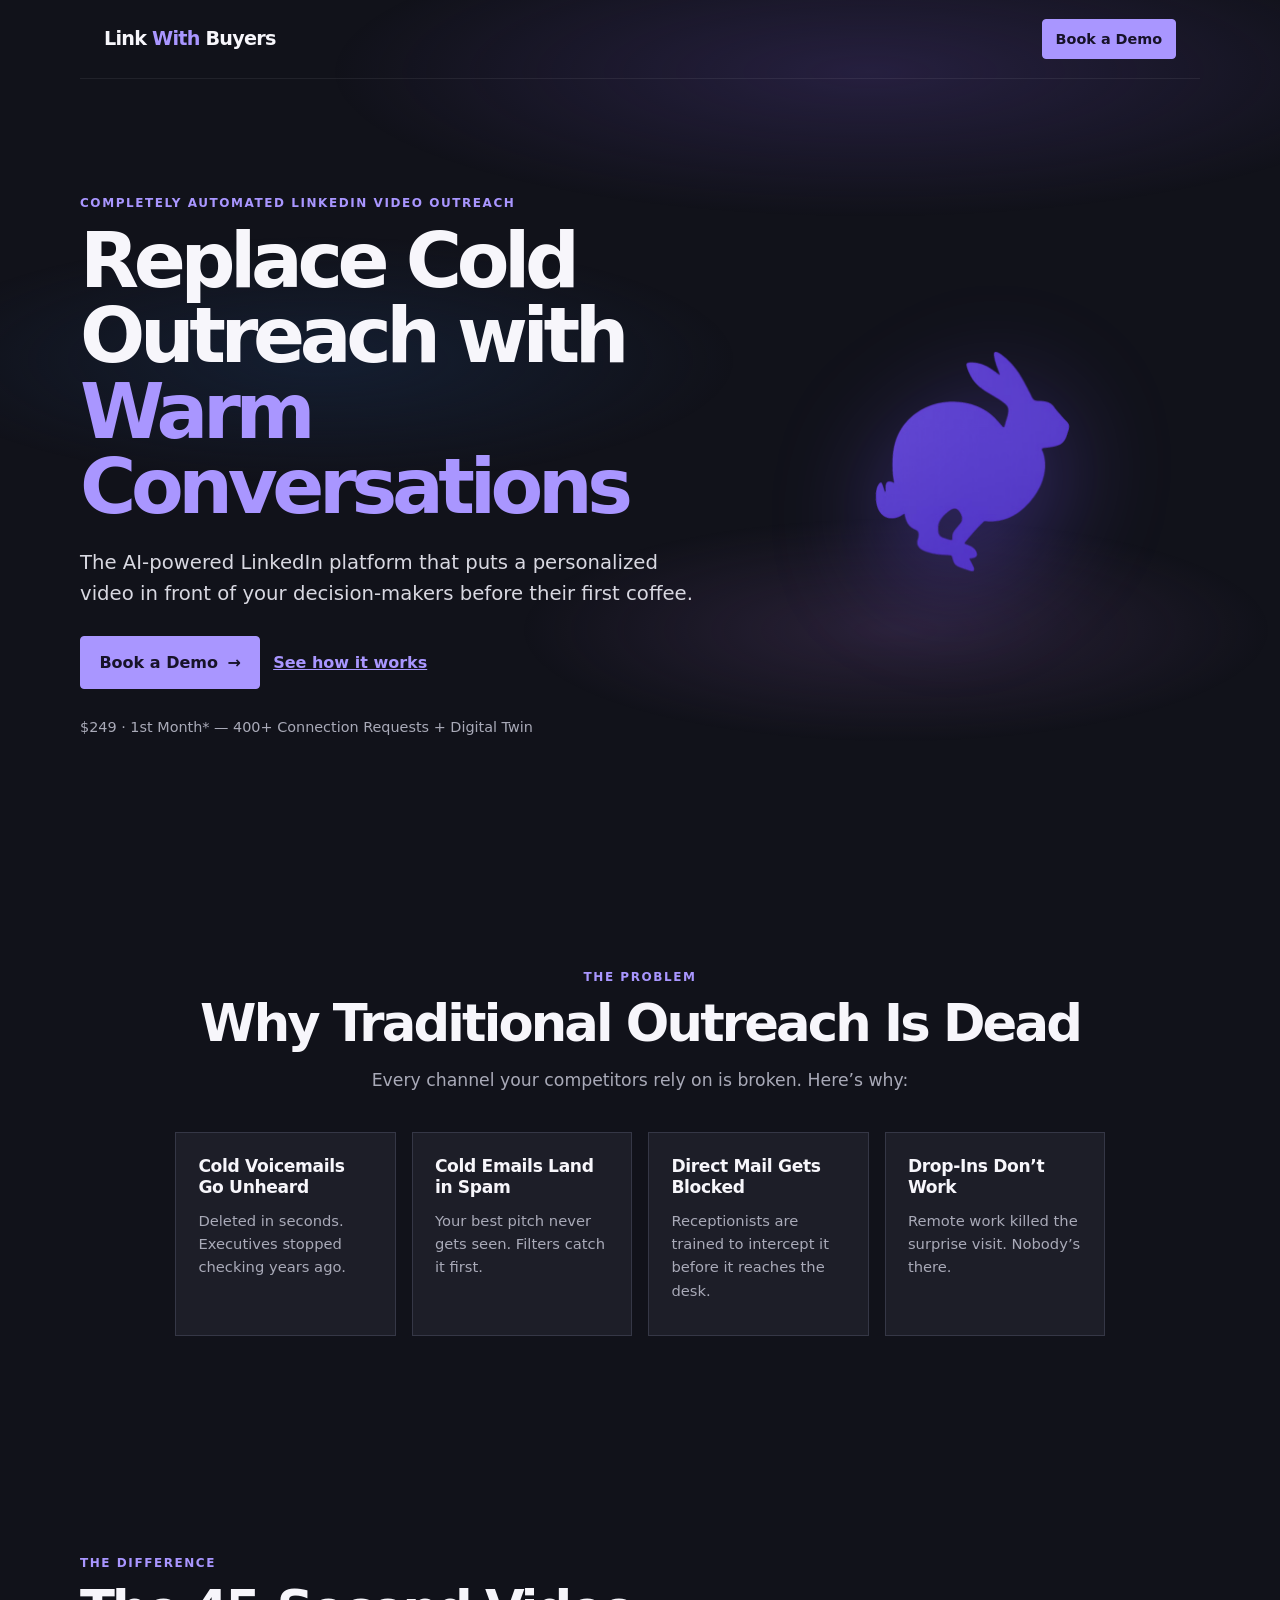
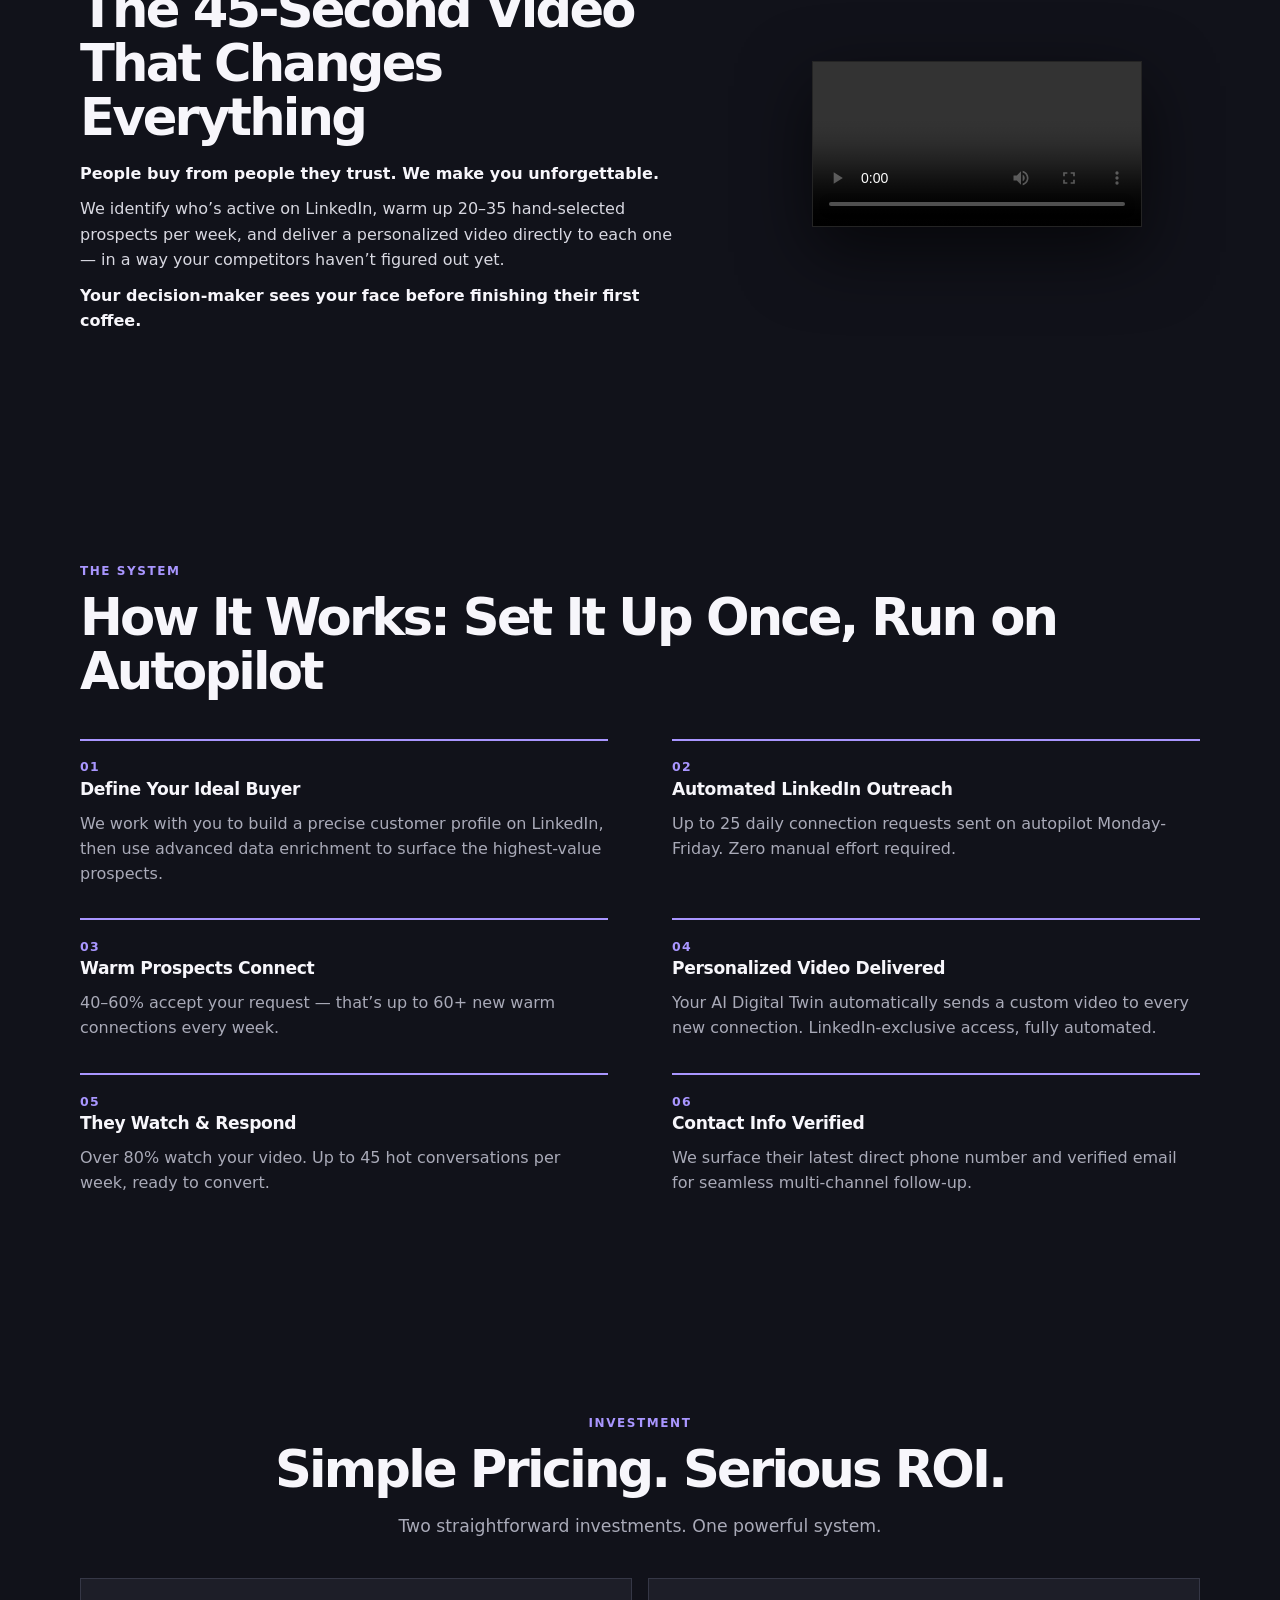
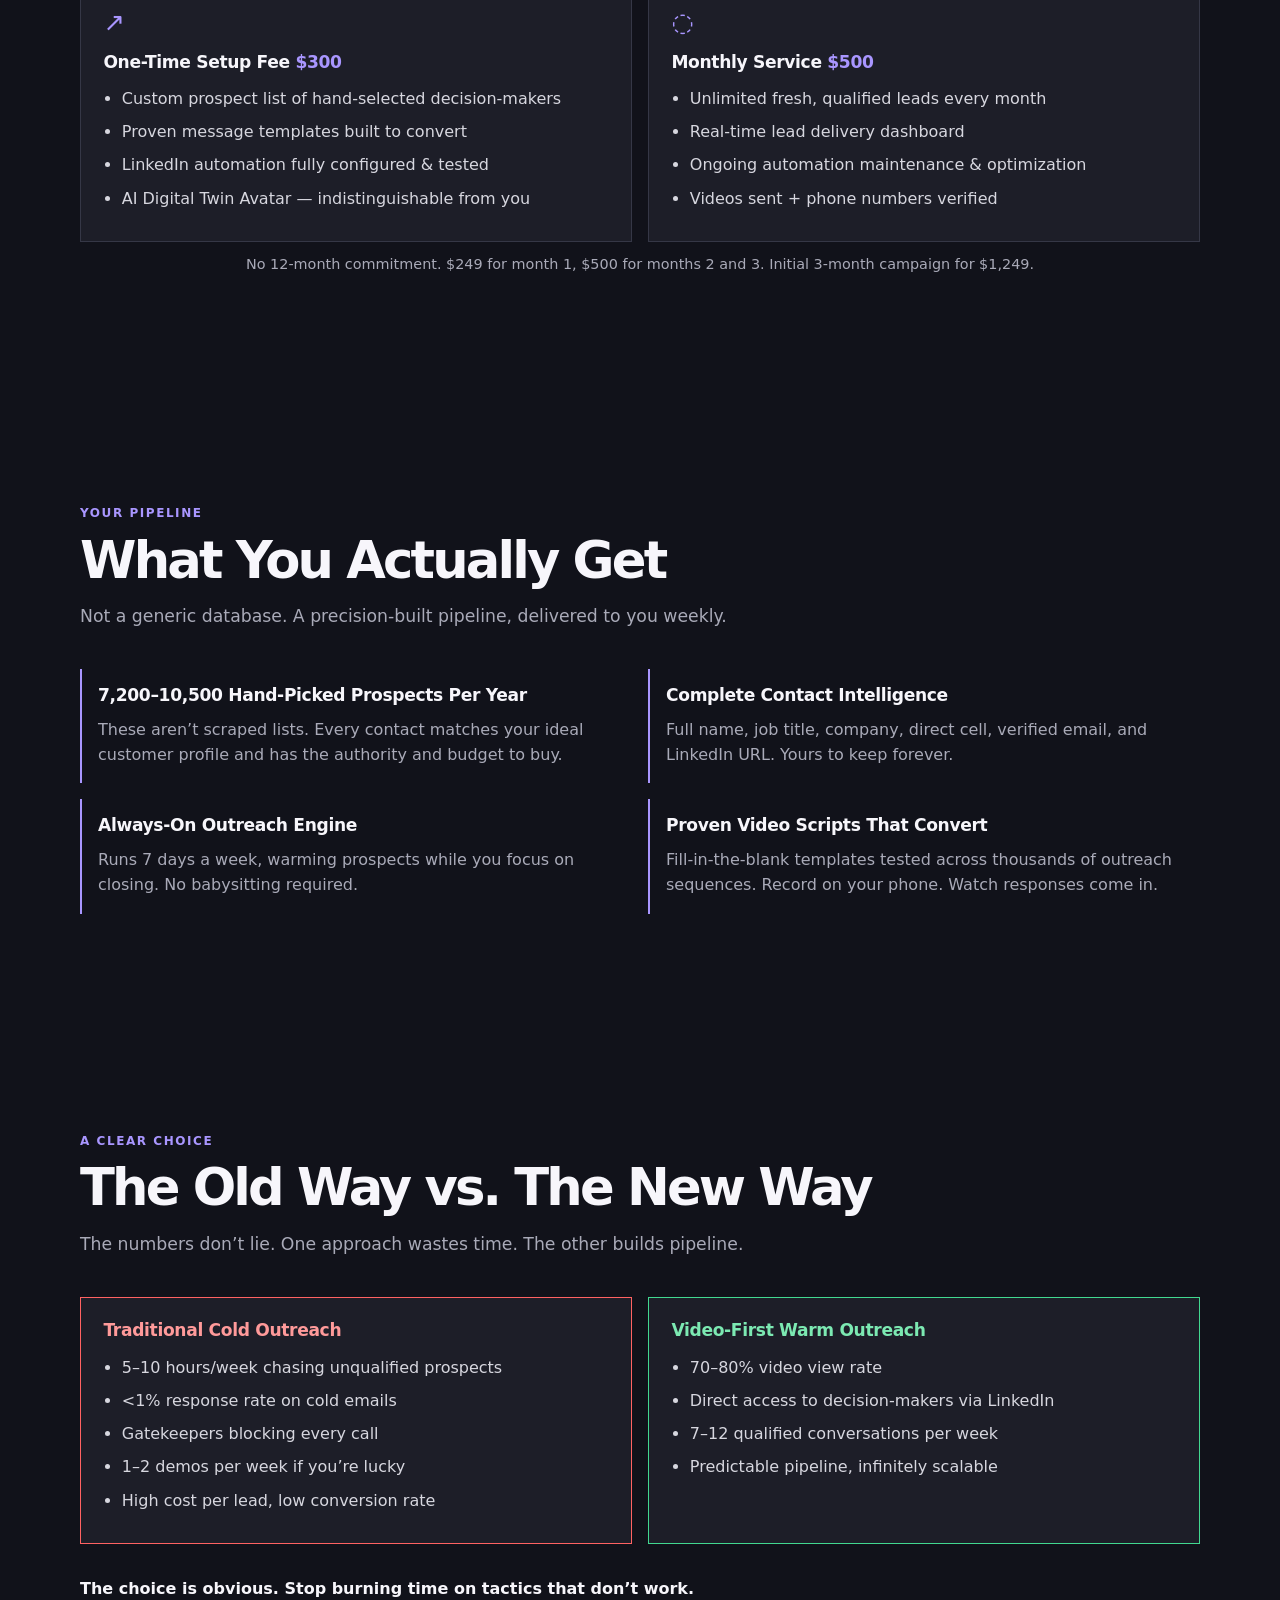
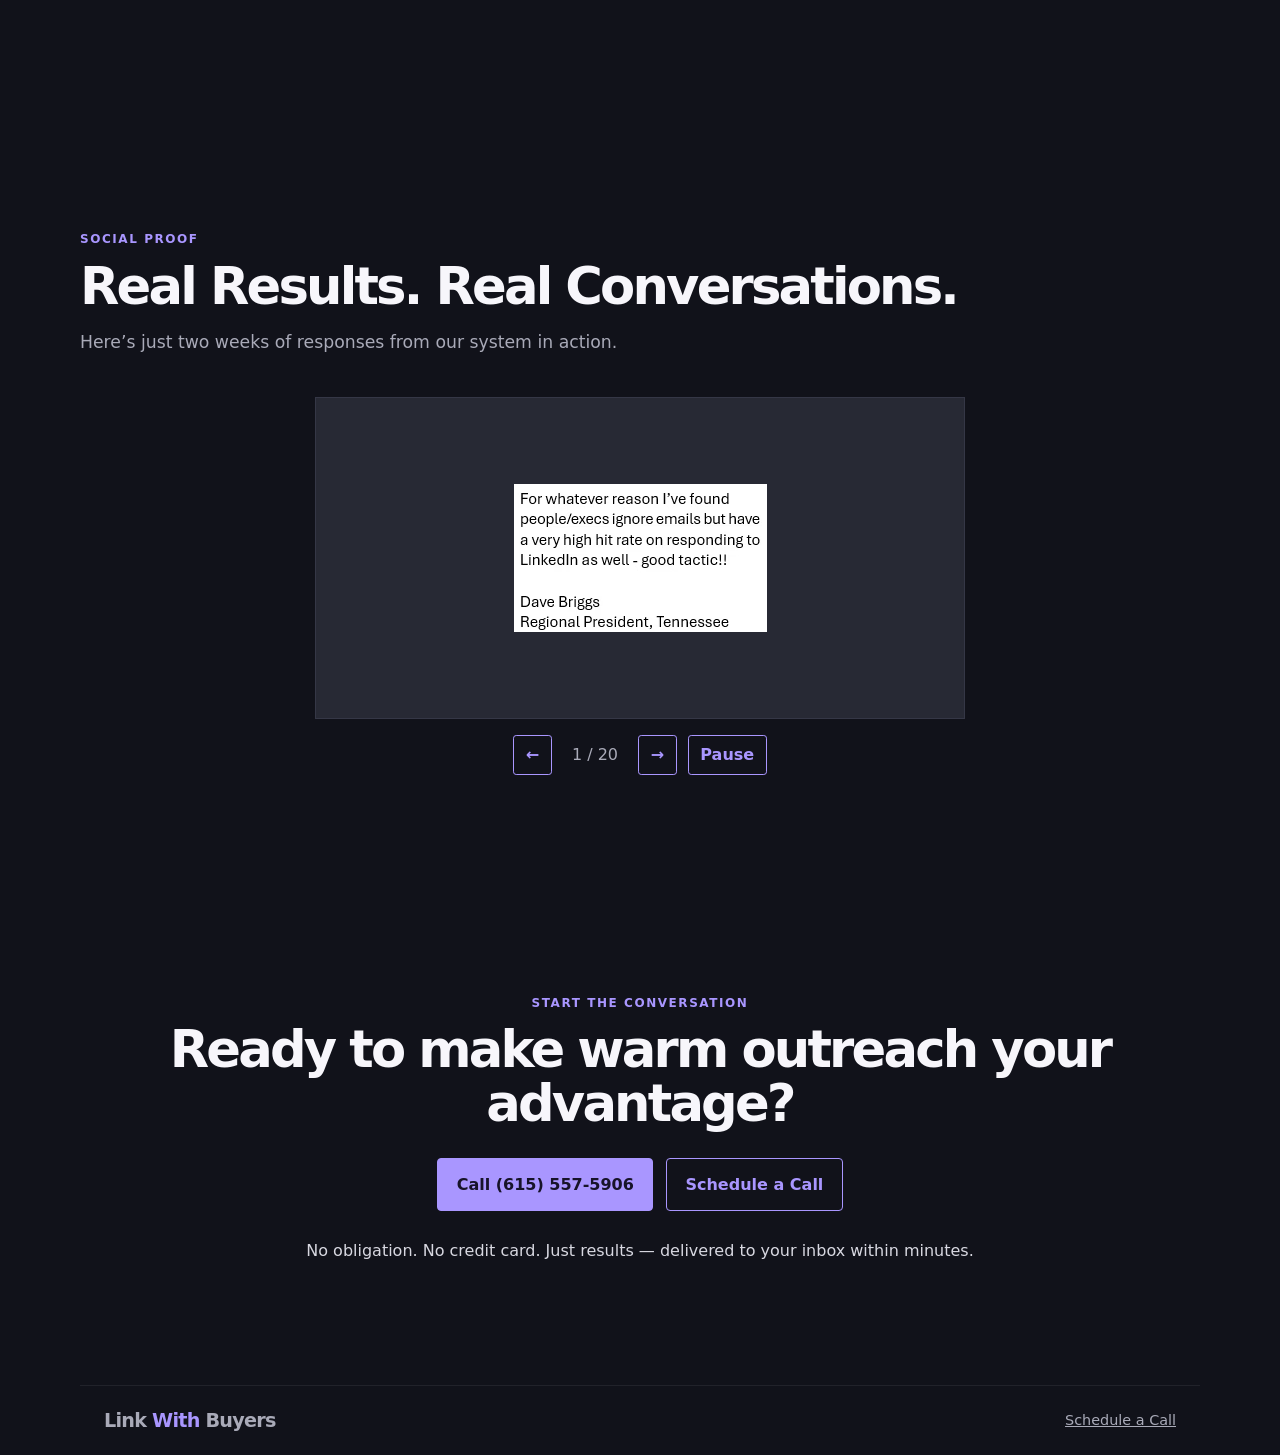
==== index.html @ 68647db3 "Add site files (assets, schedule, CNAME, robots.txt, sitemap.xml)" ====
<!doctype html>
<html lang="en">
  <head>
    <meta charset="utf-8">
    <meta name="viewport" content="width=device-width, initial-scale=1">
    <meta name="description" content="Replace cold outreach with warm conversations using personalized AI video and LinkedIn outreach for decision-makers.">
    <meta name="robots" content="index, follow">
    <link rel="canonical" href="https://linkwithbuyers.com/">
    <meta property="og:type" content="website">
    <meta property="og:title" content="Replace Cold Outreach with Warm Conversations | Link With Buyers">
    <meta property="og:description" content="The AI-powered LinkedIn platform that puts a personalized video in front of your decision-makers before their first coffee.">
    <meta property="og:url" content="https://linkwithbuyers.com/">
    <meta name="twitter:card" content="summary_large_image">
    <title>Replace Cold Outreach with Warm Conversations | Link With Buyers</title>
    <link rel="stylesheet" href="assets/site.css">
    <script type="application/ld+json">
      {"@context":"https://schema.org","@type":"ProfessionalService","name":"Link With Buyers","url":"https://linkwithbuyers.com/","description":"AI-powered LinkedIn outreach with personalized video for decision-makers.","telephone":"+1-615-557-5906","sameAs":["https://www.calendly.com/pgai"]}
    </script>
  </head>
  <body>
    <a class="skip" href="#main">Skip to content</a>
    <header class="site-header"><a class="brand" href="/" aria-label="Link With Buyers home">Link <span>With</span> Buyers</a><a class="button button--small" href="schedule/">Book a Demo</a></header>
    <main id="main">
      <section class="hero section">
        <div class="hero__copy"><p class="eyebrow">Completely Automated LinkedIn Video Outreach</p><h1>Replace Cold Outreach with <em>Warm Conversations</em></h1><p class="lead">The AI-powered LinkedIn platform that puts a personalized video in front of your decision-makers before their first coffee.</p><div class="actions"><a class="button" href="schedule/">Book a Demo <span aria-hidden="true">→</span></a><a class="text-link" href="#how-it-works">See how it works</a></div><p class="price-note">$249 · 1st Month* — 400+ Connection Requests + Digital Twin</p></div>
        <div class="hero__mark"><img src="assets/rabbit-logo.avif" alt="Link With Buyers rabbit logo" width="800" height="533"></div>
      </section>
      <section class="section narrow center"><p class="eyebrow">The problem</p><h2>Why Traditional Outreach Is Dead</h2><p class="subhead">Every channel your competitors rely on is broken. Here’s why:</p><div class="grid grid--4 pain"><article><h3>Cold Voicemails Go Unheard</h3><p>Deleted in seconds. Executives stopped checking years ago.</p></article><article><h3>Cold Emails Land in Spam</h3><p>Your best pitch never gets seen. Filters catch it first.</p></article><article><h3>Direct Mail Gets Blocked</h3><p>Receptionists are trained to intercept it before it reaches the desk.</p></article><article><h3>Drop-Ins Don’t Work</h3><p>Remote work killed the surprise visit. Nobody’s there.</p></article></div></section>
      <section class="section split video"><div><p class="eyebrow">The difference</p><h2>The 45-Second Video That Changes Everything</h2><p class="strong">People buy from people they trust. We make you unforgettable.</p><p>We identify who’s active on LinkedIn, warm up 20–35 hand-selected prospects per week, and deliver a personalized video directly to each one — in a way your competitors haven’t figured out yet.</p><p class="strong">Your decision-maker sees your face before finishing their first coffee.</p></div><div class="video-card"><video controls preload="metadata" playsinline aria-label="Personalized AI outreach video"><source src="assets/taylor-video.mp4" type="video/mp4">Your browser does not support embedded video. <a href="assets/taylor-video.mp4">Download the video</a>.</video></div></section>
      <section class="section" id="how-it-works"><p class="eyebrow">The system</p><h2>How It Works: Set It Up Once, Run on Autopilot</h2><div class="steps"><article><b>01</b><h3>Define Your Ideal Buyer</h3><p>We work with you to build a precise customer profile on LinkedIn, then use advanced data enrichment to surface the highest-value prospects.</p></article><article><b>02</b><h3>Automated LinkedIn Outreach</h3><p>Up to 25 daily connection requests sent on autopilot Monday-Friday. Zero manual effort required.</p></article><article><b>03</b><h3>Warm Prospects Connect</h3><p>40–60% accept your request — that’s up to 60+ new warm connections every week.</p></article><article><b>04</b><h3>Personalized Video Delivered</h3><p>Your AI Digital Twin automatically sends a custom video to every new connection. LinkedIn-exclusive access, fully automated.</p></article><article><b>05</b><h3>They Watch &amp; Respond</h3><p>Over 80% watch your video. Up to 45 hot conversations per week, ready to convert.</p></article><article><b>06</b><h3>Contact Info Verified</h3><p>We surface their latest direct phone number and verified email for seamless multi-channel follow-up.</p></article></div></section>
      <section class="section pricing center"><p class="eyebrow">Investment</p><h2>Simple Pricing. Serious ROI.</h2><p class="subhead">Two straightforward investments. One powerful system.</p><div class="grid grid--2"><article class="price-card"><p class="icon" aria-hidden="true">↗</p><h3>One-Time Setup Fee <strong>$300</strong></h3><ul><li>Custom prospect list of hand-selected decision-makers</li><li>Proven message templates built to convert</li><li>LinkedIn automation fully configured &amp; tested</li><li>AI Digital Twin Avatar — indistinguishable from you</li></ul></article><article class="price-card"><p class="icon" aria-hidden="true">◌</p><h3>Monthly Service <strong>$500</strong></h3><ul><li>Unlimited fresh, qualified leads every month</li><li>Real-time lead delivery dashboard</li><li>Ongoing automation maintenance &amp; optimization</li><li>Videos sent + phone numbers verified</li></ul></article></div><p class="price-note">No 12-month commitment. $249 for month 1, $500 for months 2 and 3. Initial 3-month campaign for $1,249.</p></section>
      <section class="section"><p class="eyebrow">Your pipeline</p><h2>What You Actually Get</h2><p class="subhead">Not a generic database. A precision-built pipeline, delivered to you weekly.</p><div class="grid grid--2 benefits"><article><h3>7,200–10,500 Hand-Picked Prospects Per Year</h3><p>These aren’t scraped lists. Every contact matches your ideal customer profile and has the authority and budget to buy.</p></article><article><h3>Complete Contact Intelligence</h3><p>Full name, job title, company, direct cell, verified email, and LinkedIn URL. Yours to keep forever.</p></article><article><h3>Always-On Outreach Engine</h3><p>Runs 7 days a week, warming prospects while you focus on closing. No babysitting required.</p></article><article><h3>Proven Video Scripts That Convert</h3><p>Fill-in-the-blank templates tested across thousands of outreach sequences. Record on your phone. Watch responses come in.</p></article></div></section>
      <section class="section compare"><p class="eyebrow">A clear choice</p><h2>The Old Way vs. The New Way</h2><p class="subhead">The numbers don’t lie. One approach wastes time. The other builds pipeline.</p><div class="grid grid--2"><article class="contrast contrast--old"><h3>Traditional Cold Outreach</h3><ul><li>5–10 hours/week chasing unqualified prospects</li><li>&lt;1% response rate on cold emails</li><li>Gatekeepers blocking every call</li><li>1–2 demos per week if you’re lucky</li><li>High cost per lead, low conversion rate</li></ul></article><article class="contrast contrast--new"><h3>Video-First Warm Outreach</h3><ul><li>70–80% video view rate</li><li>Direct access to decision-makers via LinkedIn</li><li>7–12 qualified conversations per week</li><li>Predictable pipeline, infinitely scalable</li></ul></article></div><p class="strong">The choice is obvious. Stop burning time on tactics that don’t work.</p></section>
      <section class="section results"><p class="eyebrow">Social proof</p><h2>Real Results. Real Conversations.</h2><p class="subhead">Here’s just two weeks of responses from our system in action.</p><div class="response-carousel" aria-roledescription="carousel" aria-label="Client response screenshots"><div class="response-carousel__viewport"><div class="response-carousel__track"><figure class="response-carousel__slide"><img src="assets/proof-it-works.avif" alt="Client response screenshot 1" loading="lazy"></figure><figure class="response-carousel__slide"><img src="assets/connection-screenshots.avif" alt="Client response screenshot 2" loading="lazy"></figure><figure class="response-carousel__slide"><img src="assets/1a0f06217eb14f57.png" alt="Client response screenshot 3" loading="lazy"></figure><figure class="response-carousel__slide"><img src="assets/955a1dc5d6543558.png" alt="Client response screenshot 4" loading="lazy"></figure><figure class="response-carousel__slide"><img src="assets/a1a420d4a9cebeb1.png" alt="Client response screenshot 5" loading="lazy"></figure><figure class="response-carousel__slide"><img src="assets/07c30129d2dd0dd6.png" alt="Client response screenshot 6" loading="lazy"></figure><figure class="response-carousel__slide"><img src="assets/810fffc3b4026271.png" alt="Client response screenshot 7" loading="lazy"></figure><figure class="response-carousel__slide"><img src="assets/5a7f3e86d273fe44.png" alt="Client response screenshot 8" loading="lazy"></figure><figure class="response-carousel__slide"><img src="assets/bc79d9c326d471d1.png" alt="Client response screenshot 9" loading="lazy"></figure><figure class="response-carousel__slide"><img src="assets/7ea56dd6016d9fbf.png" alt="Client response screenshot 10" loading="lazy"></figure><figure class="response-carousel__slide"><img src="assets/1a5ea5e589cb991e.png" alt="Client response screenshot 11" loading="lazy"></figure><figure class="response-carousel__slide"><img src="assets/9b7b50607f18e3df.png" alt="Client response screenshot 12" loading="lazy"></figure><figure class="response-carousel__slide"><img src="assets/721ea9c04edd2140.png" alt="Client response screenshot 13" loading="lazy"></figure><figure class="response-carousel__slide"><img src="assets/88564d616600a313.png" alt="Client response screenshot 14" loading="lazy"></figure><figure class="response-carousel__slide"><img src="assets/0dce0a59f16ccec4.png" alt="Client response screenshot 15" loading="lazy"></figure><figure class="response-carousel__slide"><img src="assets/94fa74b1aec6f661.png" alt="Client response screenshot 16" loading="lazy"></figure><figure class="response-carousel__slide"><img src="assets/6d01dfe96ab1ae8a.png" alt="Client response screenshot 17" loading="lazy"></figure><figure class="response-carousel__slide"><img src="assets/5c2412ec2dfed084.png" alt="Client response screenshot 18" loading="lazy"></figure><figure class="response-carousel__slide"><img src="assets/076d94f3266057e1.png" alt="Client response screenshot 19" loading="lazy"></figure><figure class="response-carousel__slide"><img src="assets/55056126e2ad293e.png" alt="Client response screenshot 20" loading="lazy"></figure></div></div><div class="response-carousel__controls"><button type="button" data-carousel-prev aria-label="Previous response">←</button><p aria-live="polite"><span data-carousel-current>1</span> / <span data-carousel-total>20</span></p><button type="button" data-carousel-next aria-label="Next response">→</button><button type="button" data-carousel-toggle aria-pressed="false">Pause</button></div></div></section>
      <section class="section cta center"><p class="eyebrow">Start the conversation</p><h2>Ready to make warm outreach your advantage?</h2><div class="actions"><a class="button" href="tel:+16155575906">Call (615) 557-5906</a><a class="button button--ghost" href="schedule/">Schedule a Call</a></div><p>No obligation. No credit card. Just results — delivered to your inbox within minutes.</p></section>
    </main>
    <footer><a class="brand" href="/">Link <span>With</span> Buyers</a><a href="schedule/">Schedule a Call</a></footer>
    <script src="assets/carousel.js"></script>
  </body>
</html>
---- assets/site.css ----
:root{--ink:#11121a;--surface:#181a25;--muted:#a9aab8;--line:#353746;--lav:#a996ff;--lav2:#715cff;--white:#f7f6fb;--max:1120px}*{box-sizing:border-box}html{scroll-behavior:smooth}body{margin:0;background:var(--ink);color:var(--white);font:16px/1.58 Inter,ui-sans-serif,system-ui,-apple-system,"Segoe UI",sans-serif}body:before{content:"";position:fixed;inset:0;z-index:-1;pointer-events:none;background:radial-gradient(ellipse 60% 23% at 68% 8%,#41316f70,transparent 70%),radial-gradient(ellipse 45% 19% at 25% 40%,#17284390,transparent 72%),radial-gradient(ellipse 40% 17% at 70% 70%,#49345d70,transparent 73%)}a{color:inherit}.skip{position:absolute;left:-10000px}.skip:focus{left:1rem;top:1rem;z-index:10;background:#fff;color:#000;padding:.6rem 1rem}.site-header,footer{max-width:var(--max);margin:auto;padding:1.2rem 1.5rem;display:flex;align-items:center;justify-content:space-between;gap:1rem}.site-header{border-bottom:1px solid #ffffff12}.brand{text-decoration:none;font-weight:800;letter-spacing:-.04em;font-size:1.2rem}.brand span{color:var(--lav)}footer{border-top:1px solid #ffffff12;color:var(--muted);font-size:.9rem}.section{width:min(var(--max),100% - 3rem);margin:auto;padding:6.5rem 0}.hero{display:grid;grid-template-columns:1.15fr .85fr;min-height:650px;align-items:center;gap:3rem}.hero h1,.schedule-page h1{font-size:clamp(2.7rem,6vw,5.9rem);line-height:.98;letter-spacing:-.07em;margin:.6rem 0 1.4rem}.hero h1 em{font-style:normal;color:var(--lav)}h2{font-size:clamp(2.1rem,4vw,3.65rem);line-height:1.05;letter-spacing:-.055em;margin:.35rem 0 1rem}h3{font-size:1.07rem;line-height:1.25;margin:0 0 .65rem;letter-spacing:-.02em}p{margin:.65rem 0;color:#d8d8e1}.lead{font-size:1.23rem;max-width:620px}.subhead{color:var(--muted);font-size:1.08rem}.eyebrow{color:var(--lav);font-size:.75rem;font-weight:800;letter-spacing:.13em;text-transform:uppercase}.strong{font-weight:700;color:var(--white)}.center{text-align:center}.narrow{max-width:930px}.hero__mark{height:290px;width:290px;margin:auto;border-radius:42% 58% 55% 45%/42% 42% 58% 58%;background:linear-gradient(135deg,#c2b4ff,#6845ec);box-shadow:0 0 0 28px #8b72ff12,0 30px 100px #7655ff80;display:grid;place-items:center;transform:rotate(-13deg)}.hero__mark span{font-size:9rem;font-weight:200;transform:rotate(13deg);opacity:.7}.actions{display:flex;gap:.8rem;align-items:center;flex-wrap:wrap;margin:1.7rem 0}.hero .actions{justify-content:flex-start}.button{display:inline-flex;align-items:center;justify-content:center;gap:.6rem;text-decoration:none;background:var(--lav);color:#171329;font-weight:800;padding:.8rem 1.15rem;border:1px solid var(--lav);border-radius:.25rem;transition:.2s}.button:hover,.button:focus{background:#c2b6ff;transform:translateY(-2px)}.button--small{padding:.48rem .8rem;font-size:.9rem}.button--ghost{background:transparent;color:var(--lav)}.text-link{color:var(--lav);font-weight:700}.price-note{font-size:.9rem;color:var(--muted)}.grid{display:grid;gap:1rem;margin-top:2.4rem}.grid--4{grid-template-columns:repeat(4,1fr)}.grid--2{grid-template-columns:repeat(2,1fr)}.pain article,.price-card,.contrast{background:#20212cdb;border:1px solid var(--line);padding:1.4rem;text-align:left}.pain p{font-size:.92rem;color:var(--muted)}.split{display:grid;grid-template-columns:1fr .75fr;gap:5rem;align-items:center}.video-card{display:block;width:min(100%,330px);margin:auto;border:1px solid #ffffff24;box-shadow:0 25px 70px #0009;background:#000;line-height:0}.video-card img{width:100%;max-height:580px;object-fit:cover}.video-link{font-weight:800;color:var(--lav)}.steps{display:grid;grid-template-columns:repeat(2,1fr);gap:2rem 4rem;margin-top:2.5rem}.steps article{border-top:2px solid var(--lav);padding-top:.8rem}.steps b{font-size:.78rem;color:var(--lav);letter-spacing:.1em}.steps p,.benefits p{color:var(--muted);margin:0}.price-card{position:relative}.price-card .icon{margin:0 0 .6rem;color:var(--lav);font-size:1.6rem}.price-card strong{color:var(--lav)}ul{margin:.8rem 0 0;padding-left:1.15rem}li{margin:.5rem 0;color:#d7d7df}.benefits article{padding:1rem;text-align:left;border-left:2px solid var(--lav)}.contrast--old{border-color:#ff6262}.contrast--old h3{color:#ff9a9a}.contrast--new{border-color:#42d890}.contrast--new h3{color:#7ce9b2}.compare .strong{margin-top:2rem}.proof{display:grid;grid-template-columns:1fr 1fr;gap:1rem;margin-top:2rem;text-align:left}.proof figure{margin:0;background:#272934;padding:1rem;border:1px solid var(--line)}.proof img{width:100%;height:350px;object-fit:contain;background:#fff}.proof figcaption{font-weight:700;margin-top:.8rem}.cta{padding-bottom:7rem}.cta .actions{justify-content:center}.schedule-page{width:min(920px,100% - 3rem);margin:auto;padding:6rem 0}.schedule-page .lead{margin:0 auto 2rem}.calendly-inline-widget{background:#fff;border-radius:.5rem;overflow:hidden}.calendly-fallback{font-size:.88rem;color:var(--muted)}
@media(max-width:760px){.site-header,footer{padding-left:1rem;padding-right:1rem}.section{width:min(100% - 2rem, var(--max));padding:4.3rem 0}.hero,.split{grid-template-columns:1fr;min-height:0;gap:2rem}.hero{padding-top:5rem}.hero__mark{width:180px;height:180px;order:-1}.hero__mark span{font-size:6rem}.grid--4,.grid--2,.proof,.steps{grid-template-columns:1fr}.pain article{padding:1.15rem}.video-card{max-width:260px}.proof img{height:auto;max-height:500px}.hero .actions{justify-content:flex-start}.site-header .text-link{display:none}}
@media(prefers-reduced-motion:reduce){html{scroll-behavior:auto}.button{transition:none}.button:hover{transform:none}}
.hero__mark{width:min(100%,380px);height:auto;display:block;background:transparent;box-shadow:none;transform:none;filter:drop-shadow(0 30px 55px #7655ff65)}.hero__mark img{display:block;width:100%;height:auto}@media(max-width:760px){.hero__mark{width:220px;height:auto;order:-1}}
.response-carousel{max-width:650px;margin:2.5rem auto 0;text-align:left}.response-carousel__viewport{overflow:hidden;border:1px solid var(--line);background:#272934}.response-carousel__track{display:flex;transition:transform .55s ease}.response-carousel__slide{flex:0 0 100%;width:100%;margin:0;padding:1rem;display:grid;place-items:center;min-height:320px}.response-carousel__slide img{max-width:100%;max-height:540px;object-fit:contain;background:#fff}.response-carousel__controls{display:flex;align-items:center;justify-content:center;gap:.7rem;margin-top:1rem}.response-carousel__controls p{margin:0;min-width:4rem;text-align:center;font-variant-numeric:tabular-nums;color:var(--muted)}.response-carousel__controls button{cursor:pointer;border:1px solid var(--lav);background:transparent;color:var(--lav);font:inherit;font-weight:800;padding:.42rem .72rem;border-radius:.2rem}.response-carousel__controls button:hover,.response-carousel__controls button:focus{background:var(--lav);color:var(--ink)}@media(prefers-reduced-motion:reduce){.response-carousel__track{transition:none}}
.video-card video{display:block;width:100%;height:auto;max-height:580px;background:#000}
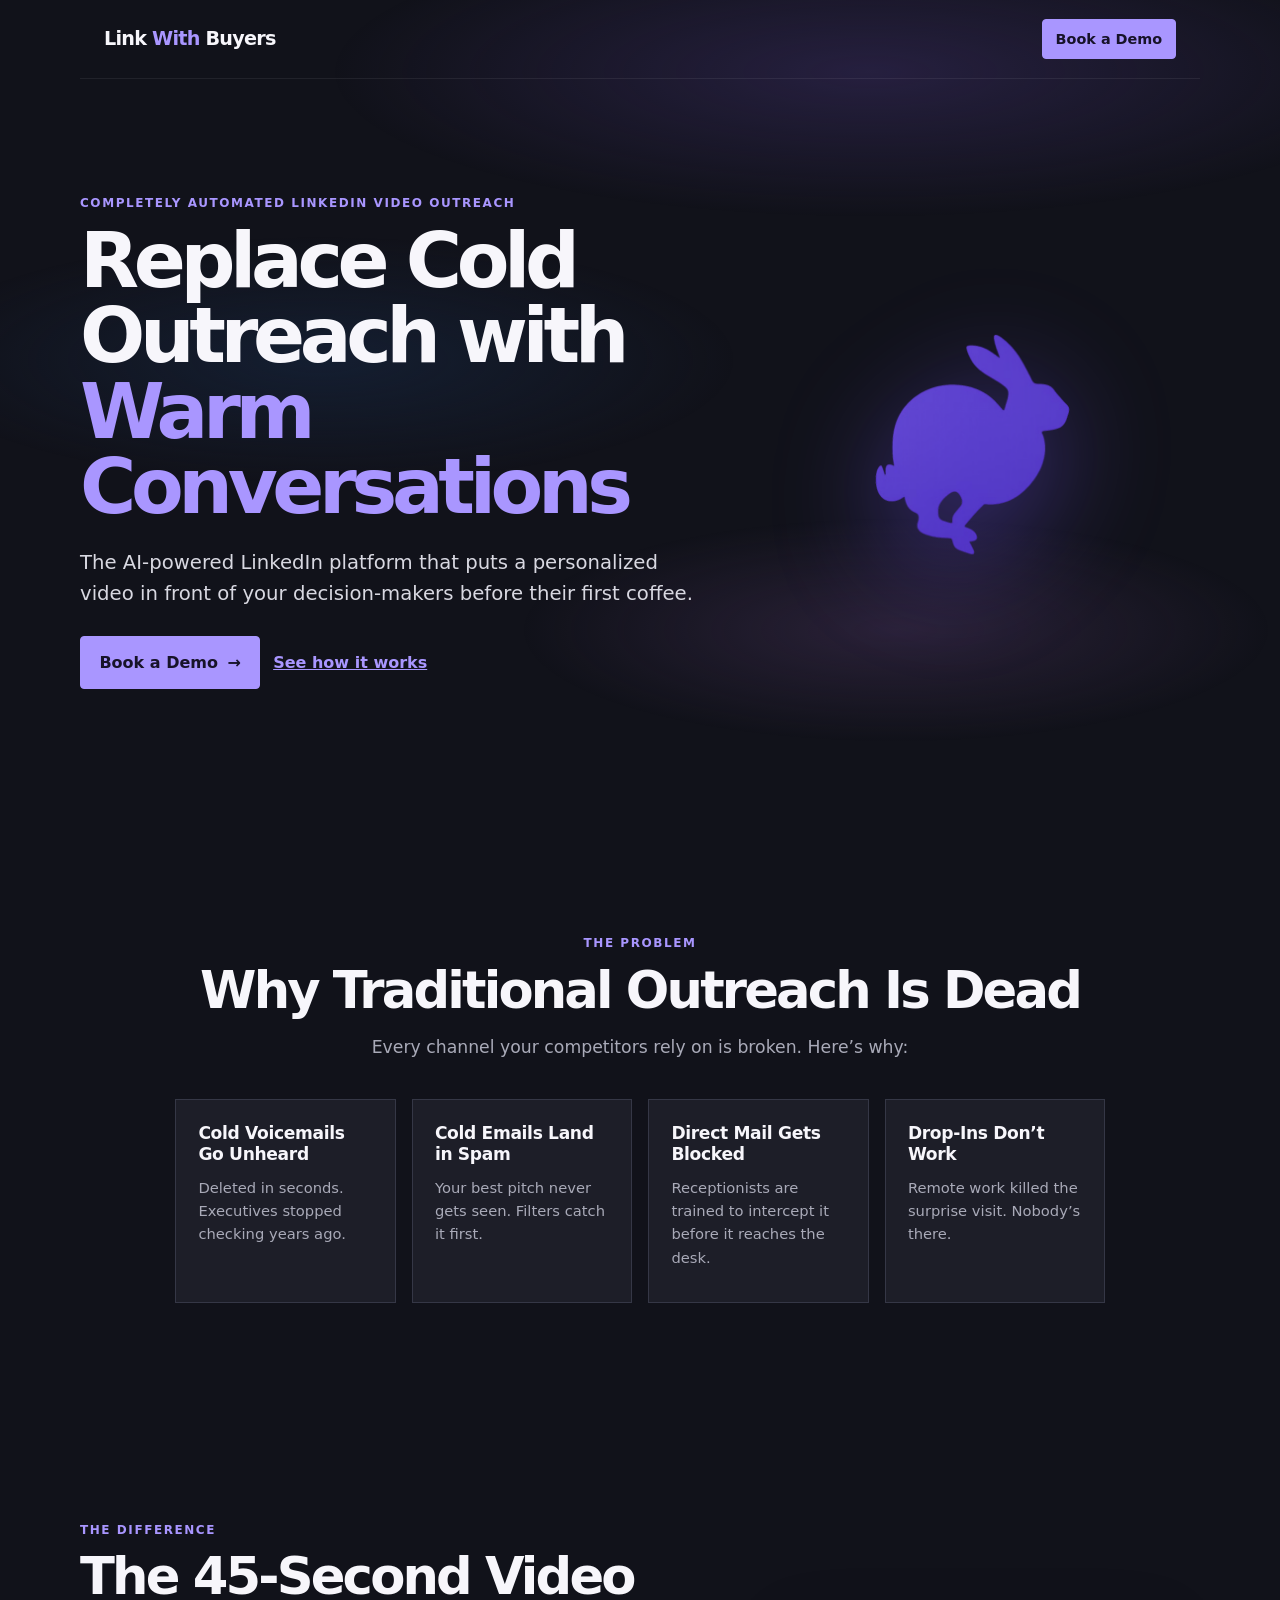
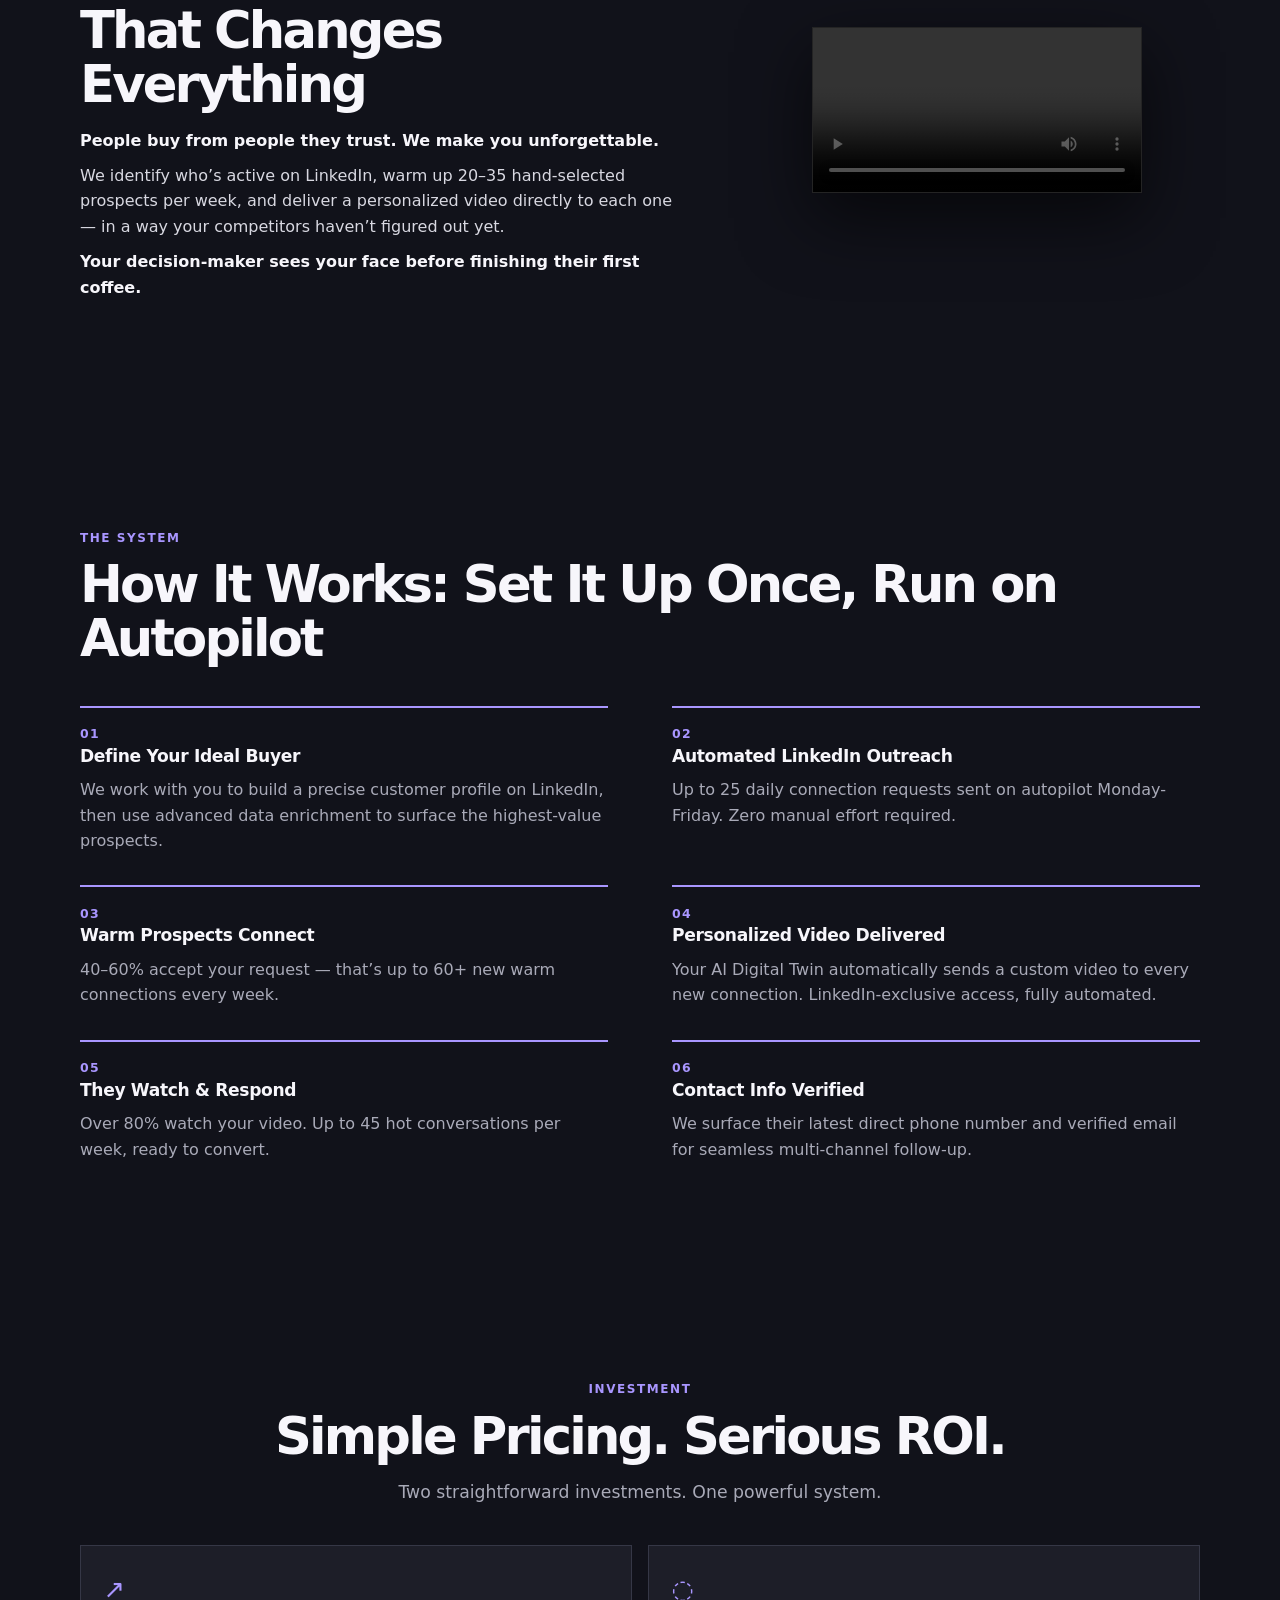
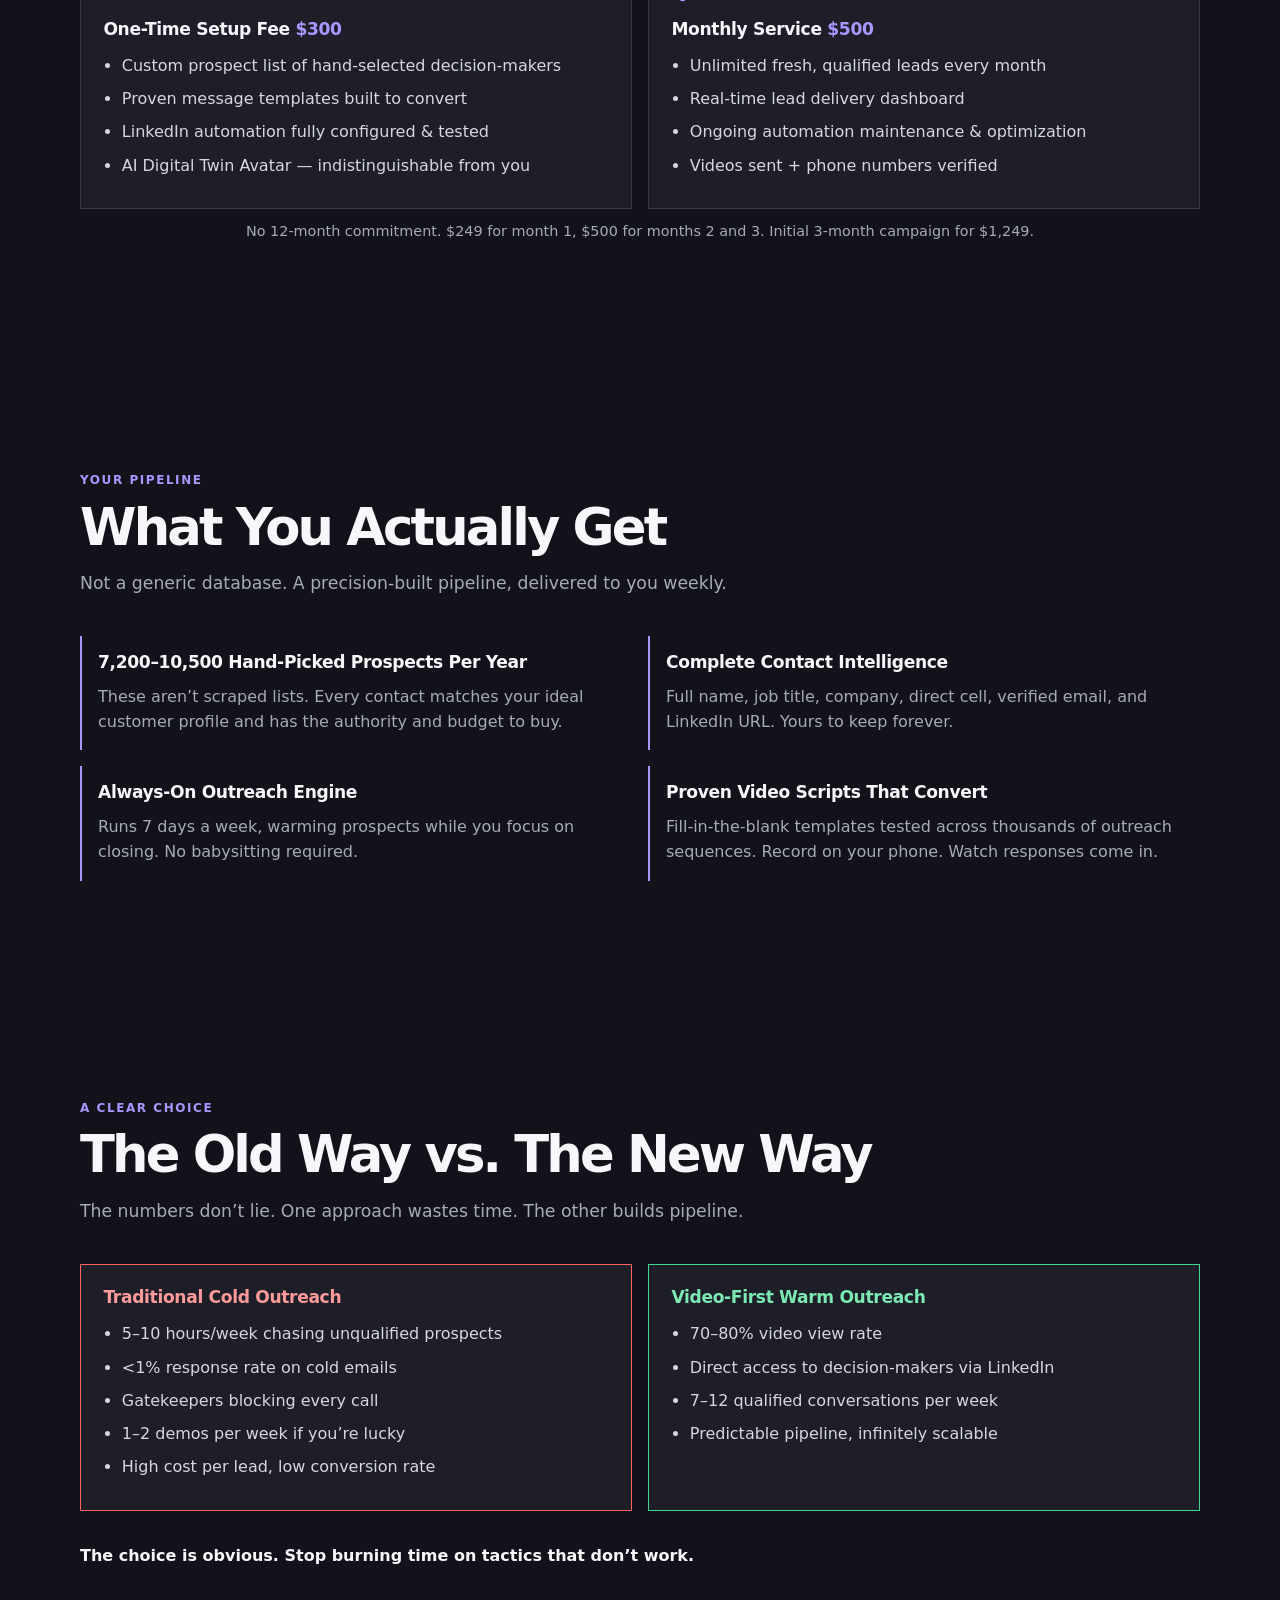
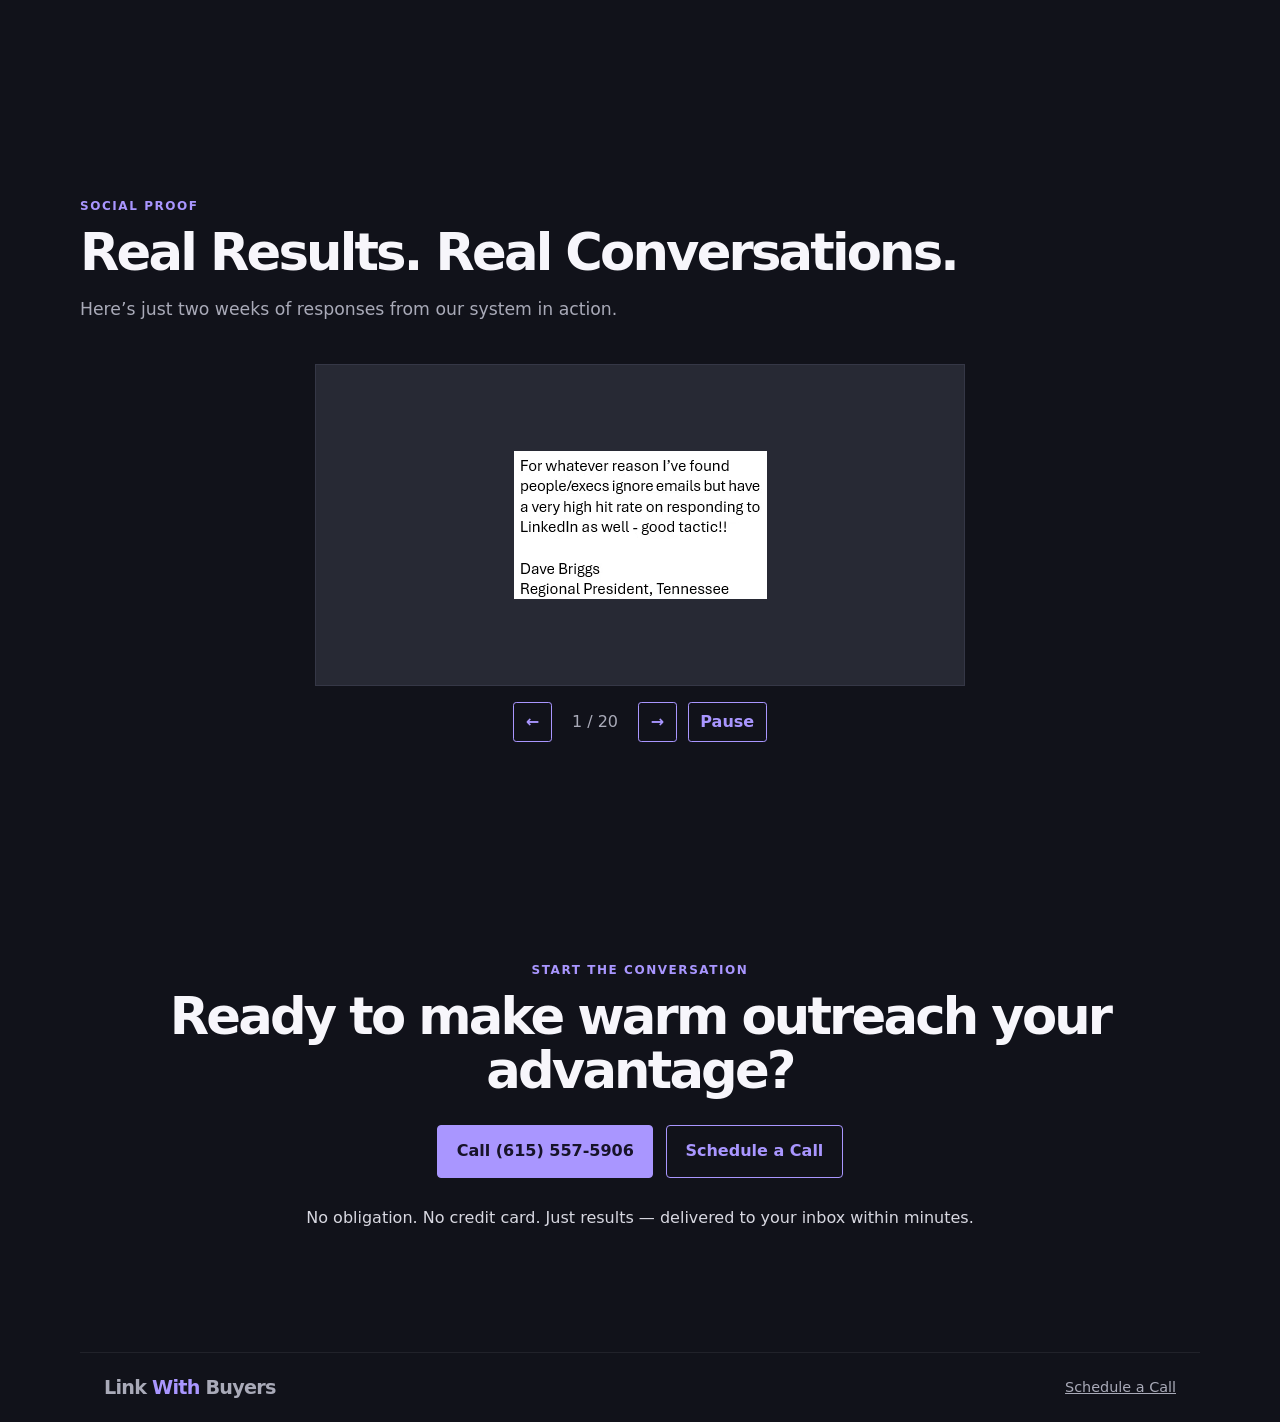
==== commit c3fd2bc8: "Remove hero pricing line" ====
--- a/index.html
+++ b/index.html
@@ -22,7 +22,7 @@
     <header class="site-header"><a class="brand" href="/" aria-label="Link With Buyers home">Link <span>With</span> Buyers</a><a class="button button--small" href="schedule/">Book a Demo</a></header>
     <main id="main">
       <section class="hero section">
-        <div class="hero__copy"><p class="eyebrow">Completely Automated LinkedIn Video Outreach</p><h1>Replace Cold Outreach with <em>Warm Conversations</em></h1><p class="lead">The AI-powered LinkedIn platform that puts a personalized video in front of your decision-makers before their first coffee.</p><div class="actions"><a class="button" href="schedule/">Book a Demo <span aria-hidden="true">→</span></a><a class="text-link" href="#how-it-works">See how it works</a></div><p class="price-note">$249 · 1st Month* — 400+ Connection Requests + Digital Twin</p></div>
+        <div class="hero__copy"><p class="eyebrow">Completely Automated LinkedIn Video Outreach</p><h1>Replace Cold Outreach with <em>Warm Conversations</em></h1><p class="lead">The AI-powered LinkedIn platform that puts a personalized video in front of your decision-makers before their first coffee.</p><div class="actions"><a class="button" href="schedule/">Book a Demo <span aria-hidden="true">→</span></a><a class="text-link" href="#how-it-works">See how it works</a></div></div>
         <div class="hero__mark"><img src="assets/rabbit-logo.avif" alt="Link With Buyers rabbit logo" width="800" height="533"></div>
       </section>
       <section class="section narrow center"><p class="eyebrow">The problem</p><h2>Why Traditional Outreach Is Dead</h2><p class="subhead">Every channel your competitors rely on is broken. Here’s why:</p><div class="grid grid--4 pain"><article><h3>Cold Voicemails Go Unheard</h3><p>Deleted in seconds. Executives stopped checking years ago.</p></article><article><h3>Cold Emails Land in Spam</h3><p>Your best pitch never gets seen. Filters catch it first.</p></article><article><h3>Direct Mail Gets Blocked</h3><p>Receptionists are trained to intercept it before it reaches the desk.</p></article><article><h3>Drop-Ins Don’t Work</h3><p>Remote work killed the surprise visit. Nobody’s there.</p></article></div></section>
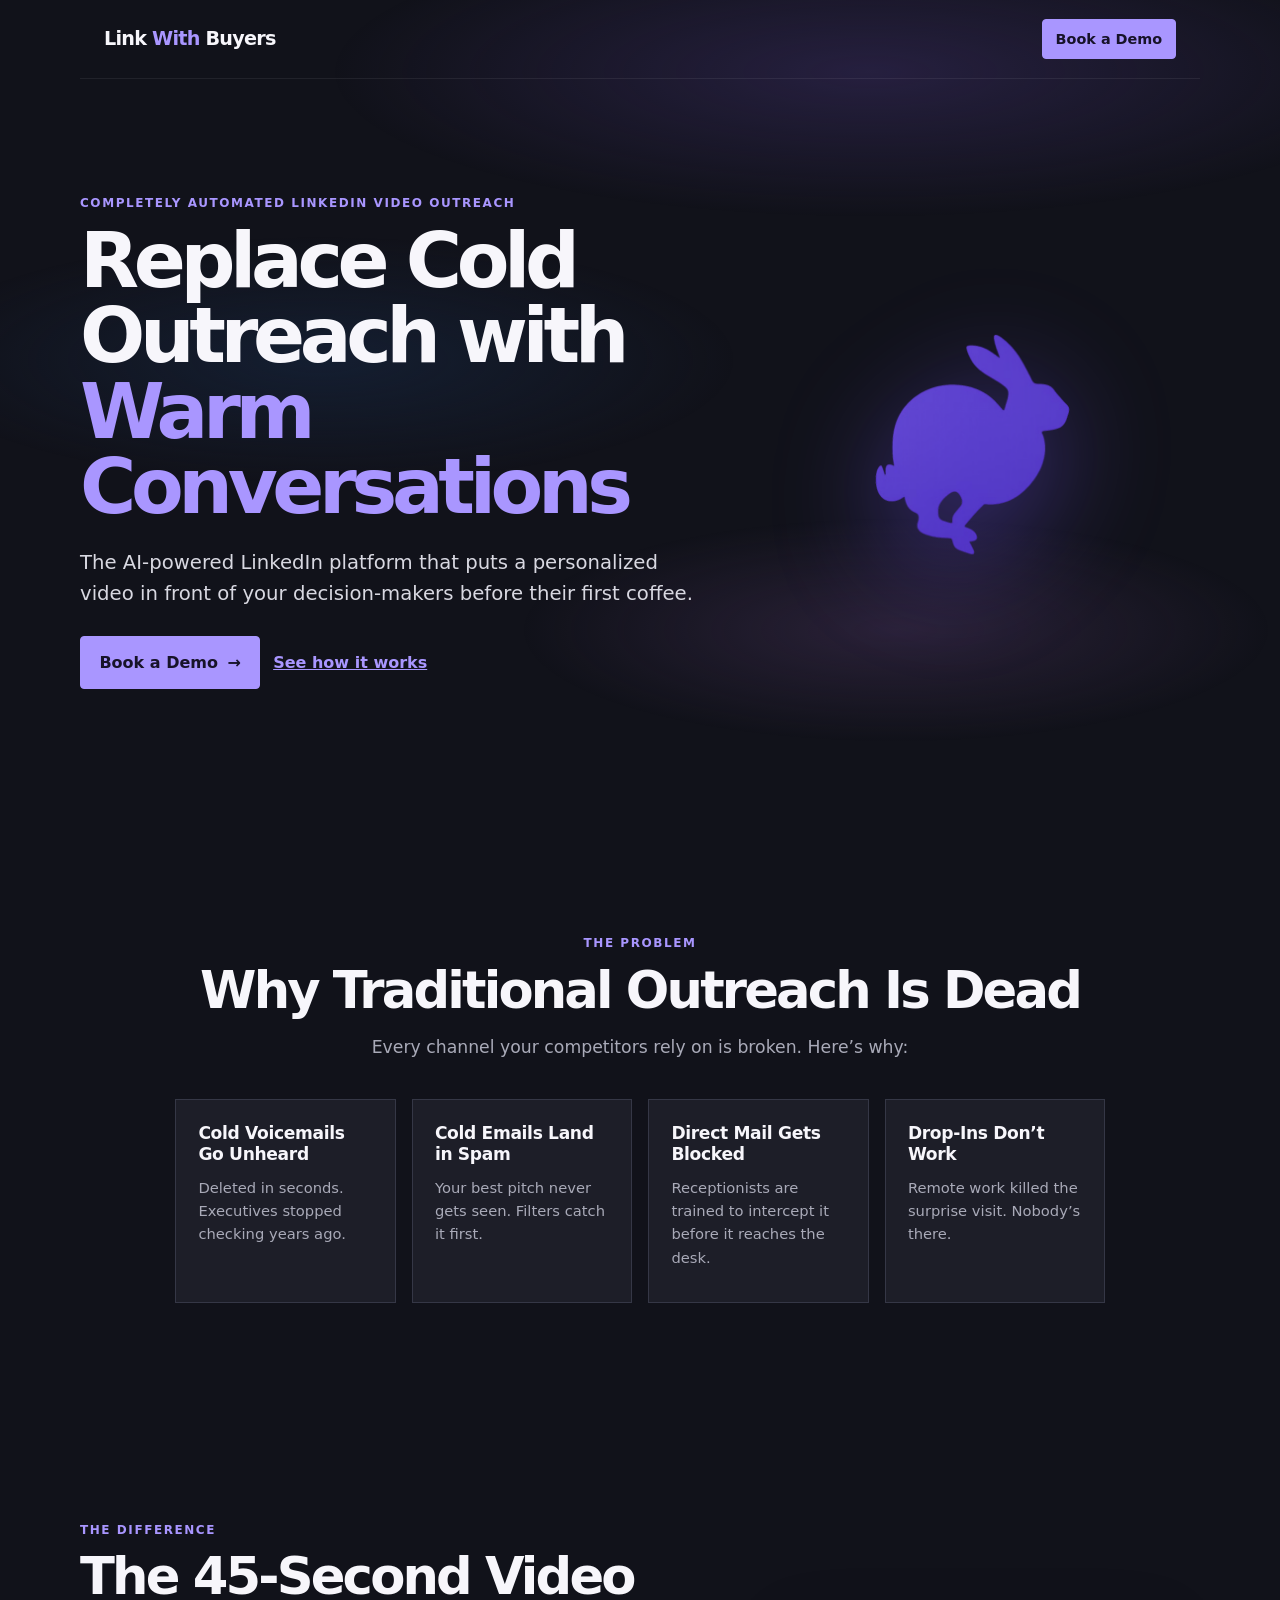
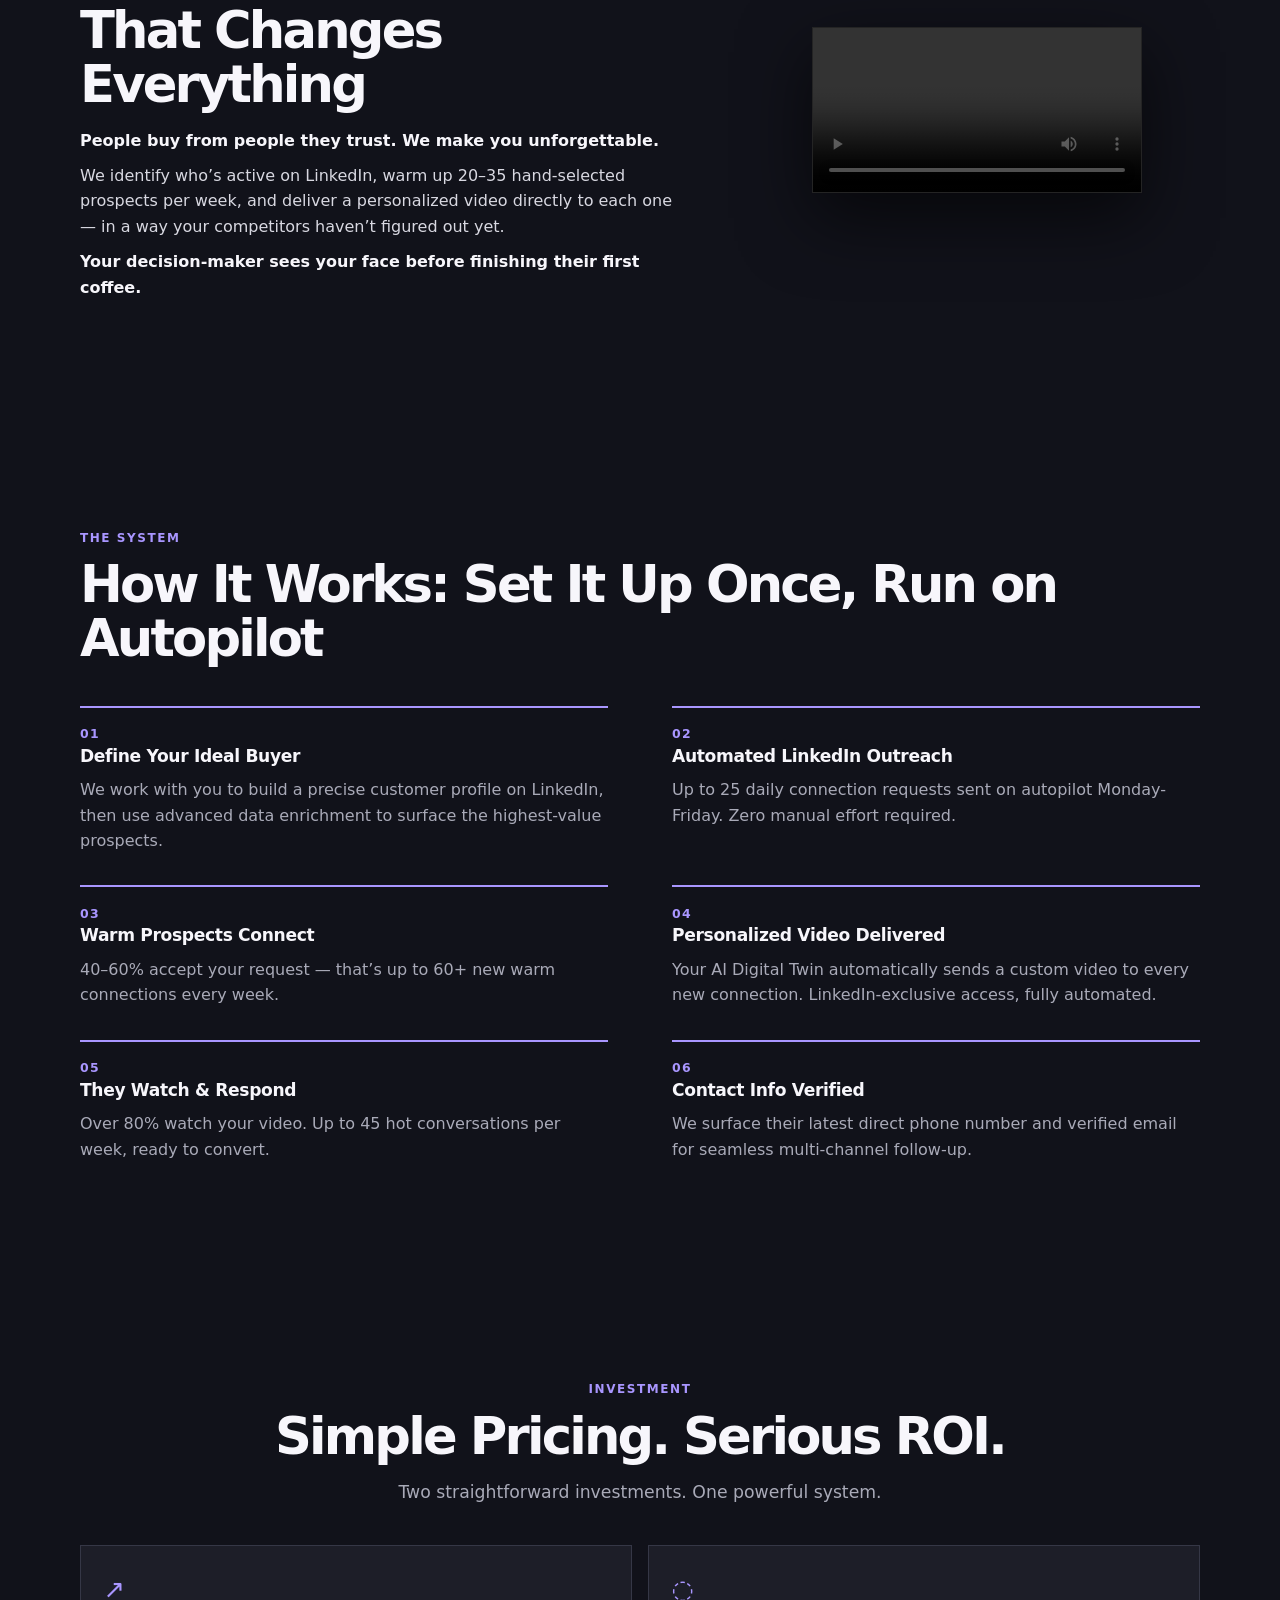
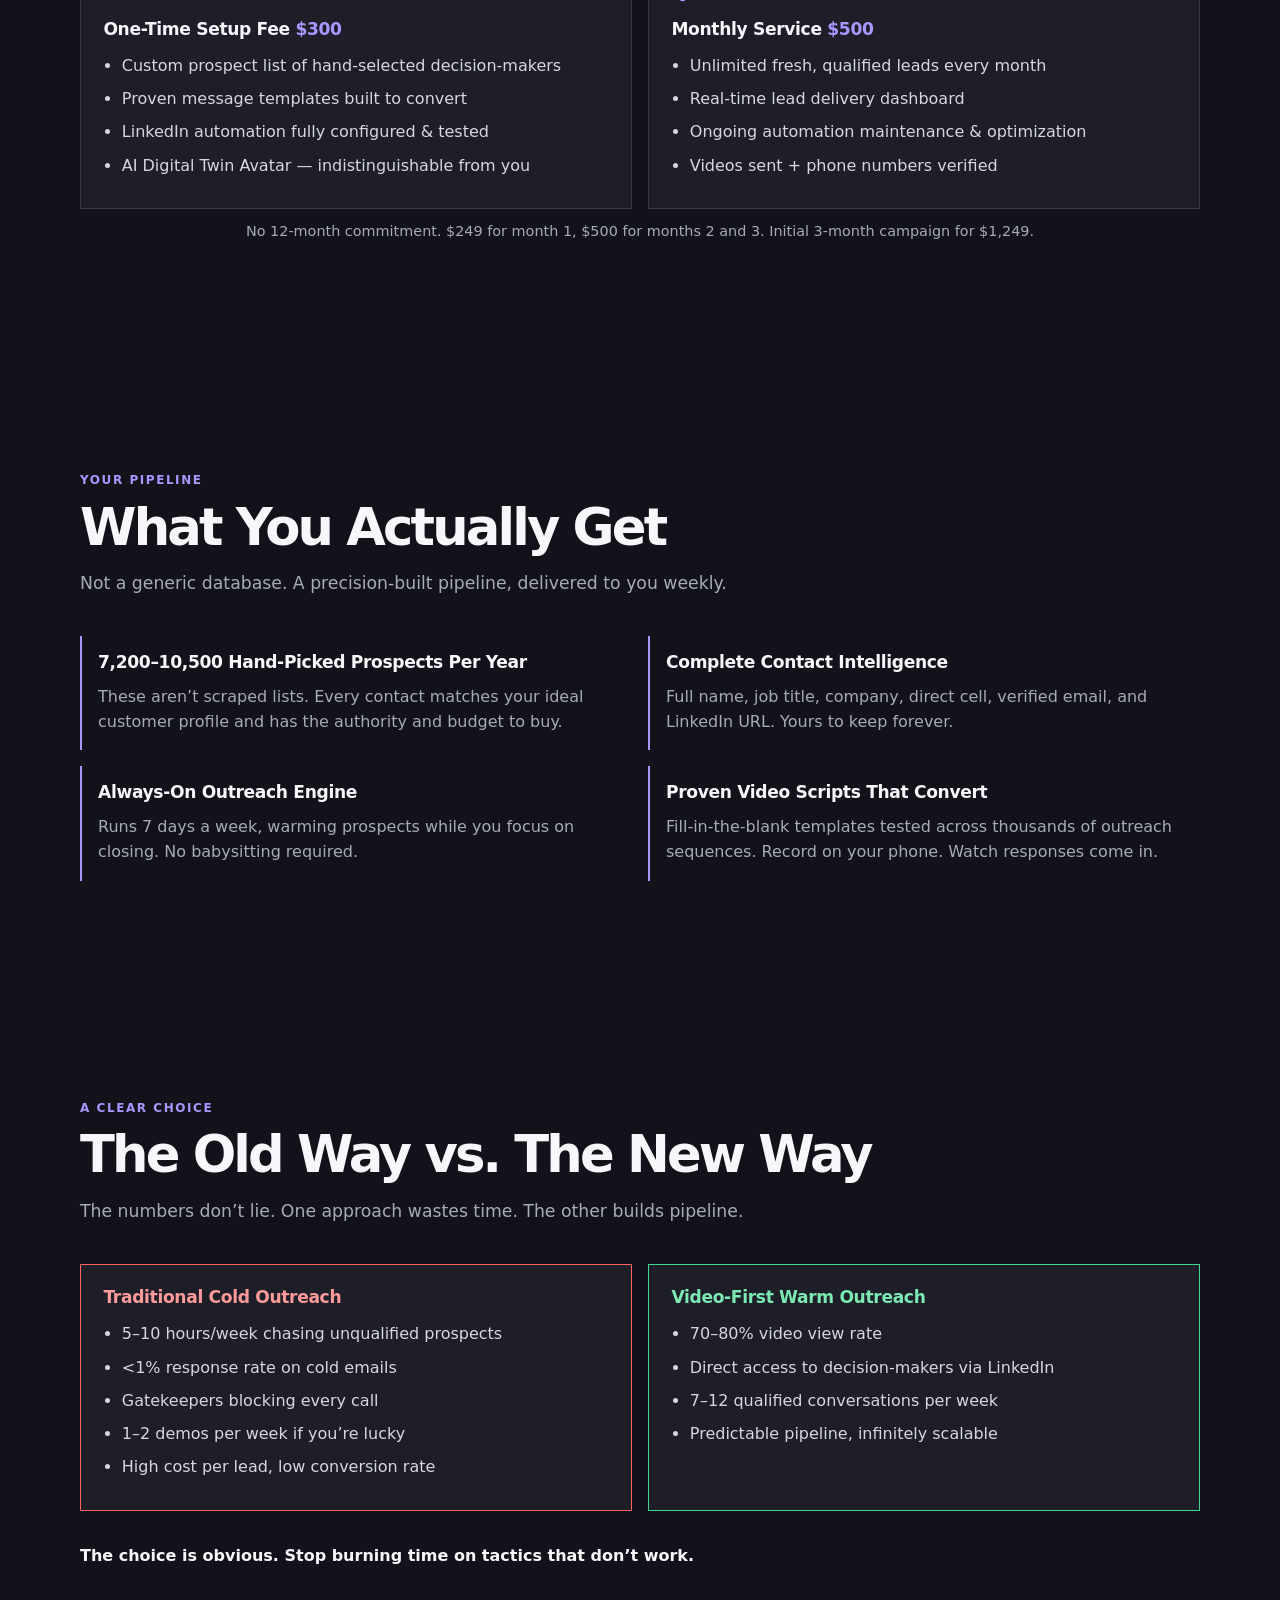
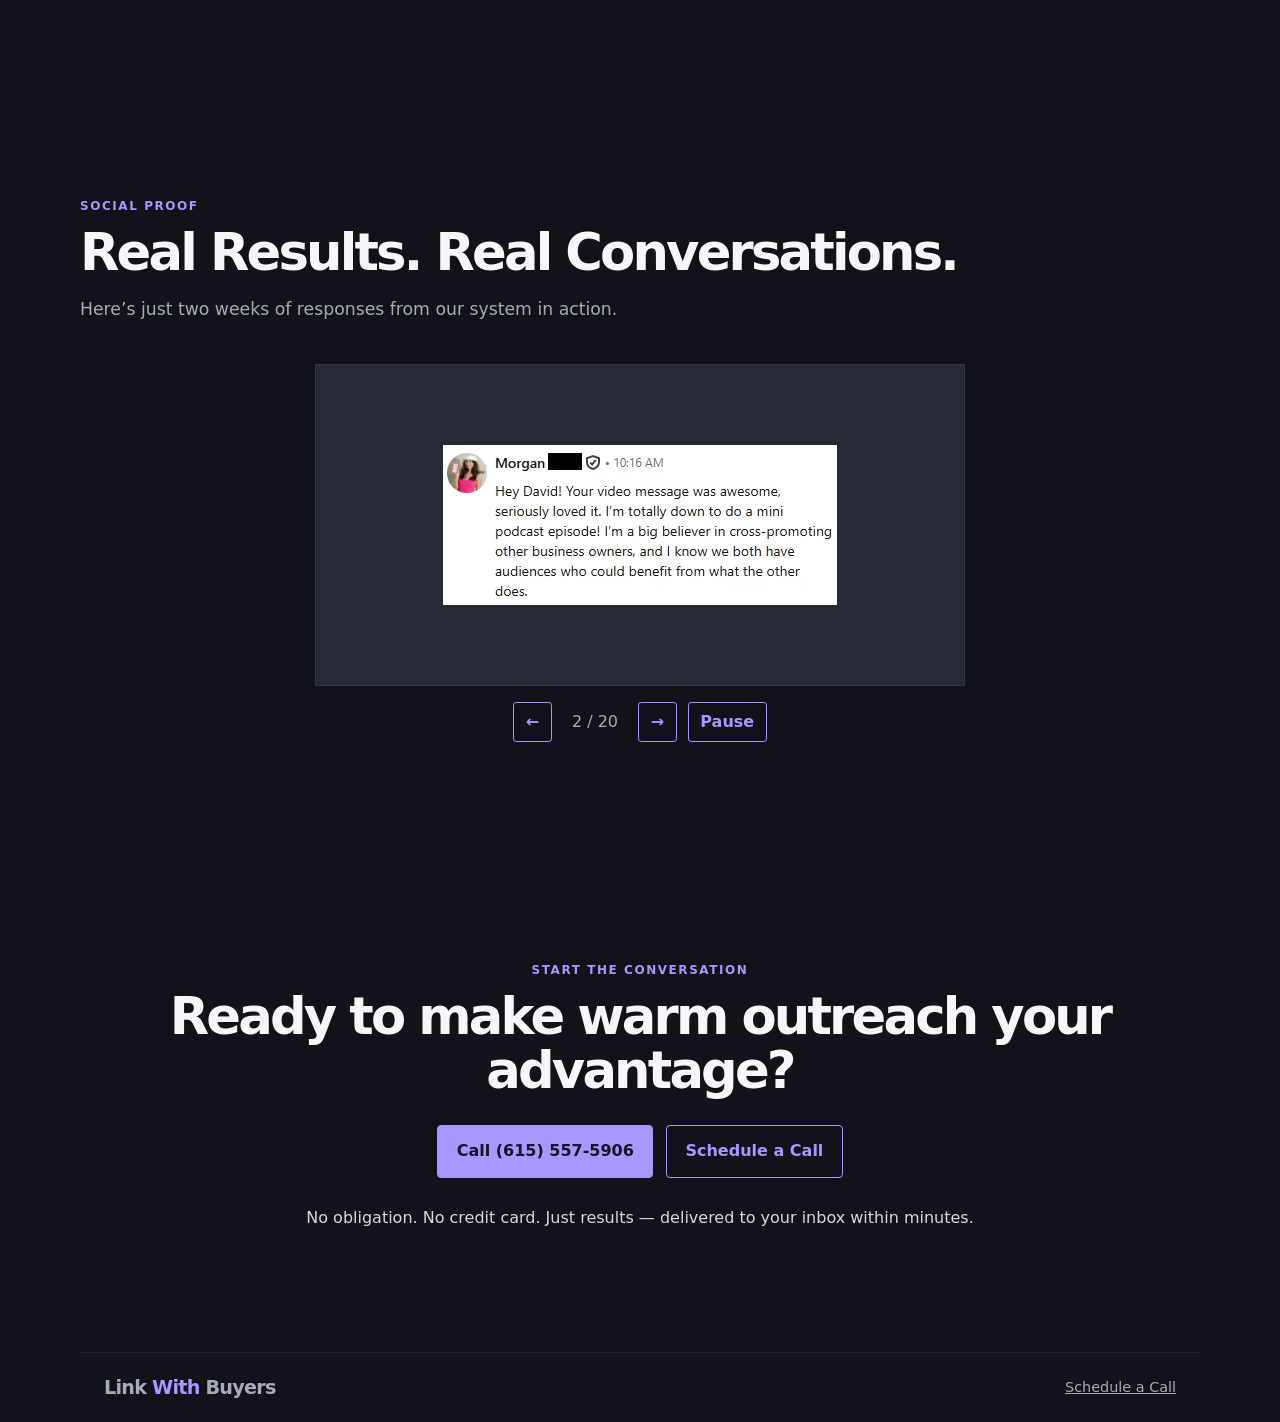
==== commit 5fabdb41: "Update index.html" ====
--- a/index.html
+++ b/index.html
@@ -6,6 +6,7 @@
     <meta name="description" content="Replace cold outreach with warm conversations using personalized AI video and LinkedIn outreach for decision-makers.">
     <meta name="robots" content="index, follow">
     <link rel="canonical" href="https://linkwithbuyers.com/">
+    <link rel="icon" type="image/png" href="/rabbit-icon-clean.png">
     <meta property="og:type" content="website">
     <meta property="og:title" content="Replace Cold Outreach with Warm Conversations | Link With Buyers">
     <meta property="og:description" content="The AI-powered LinkedIn platform that puts a personalized video in front of your decision-makers before their first coffee.">
